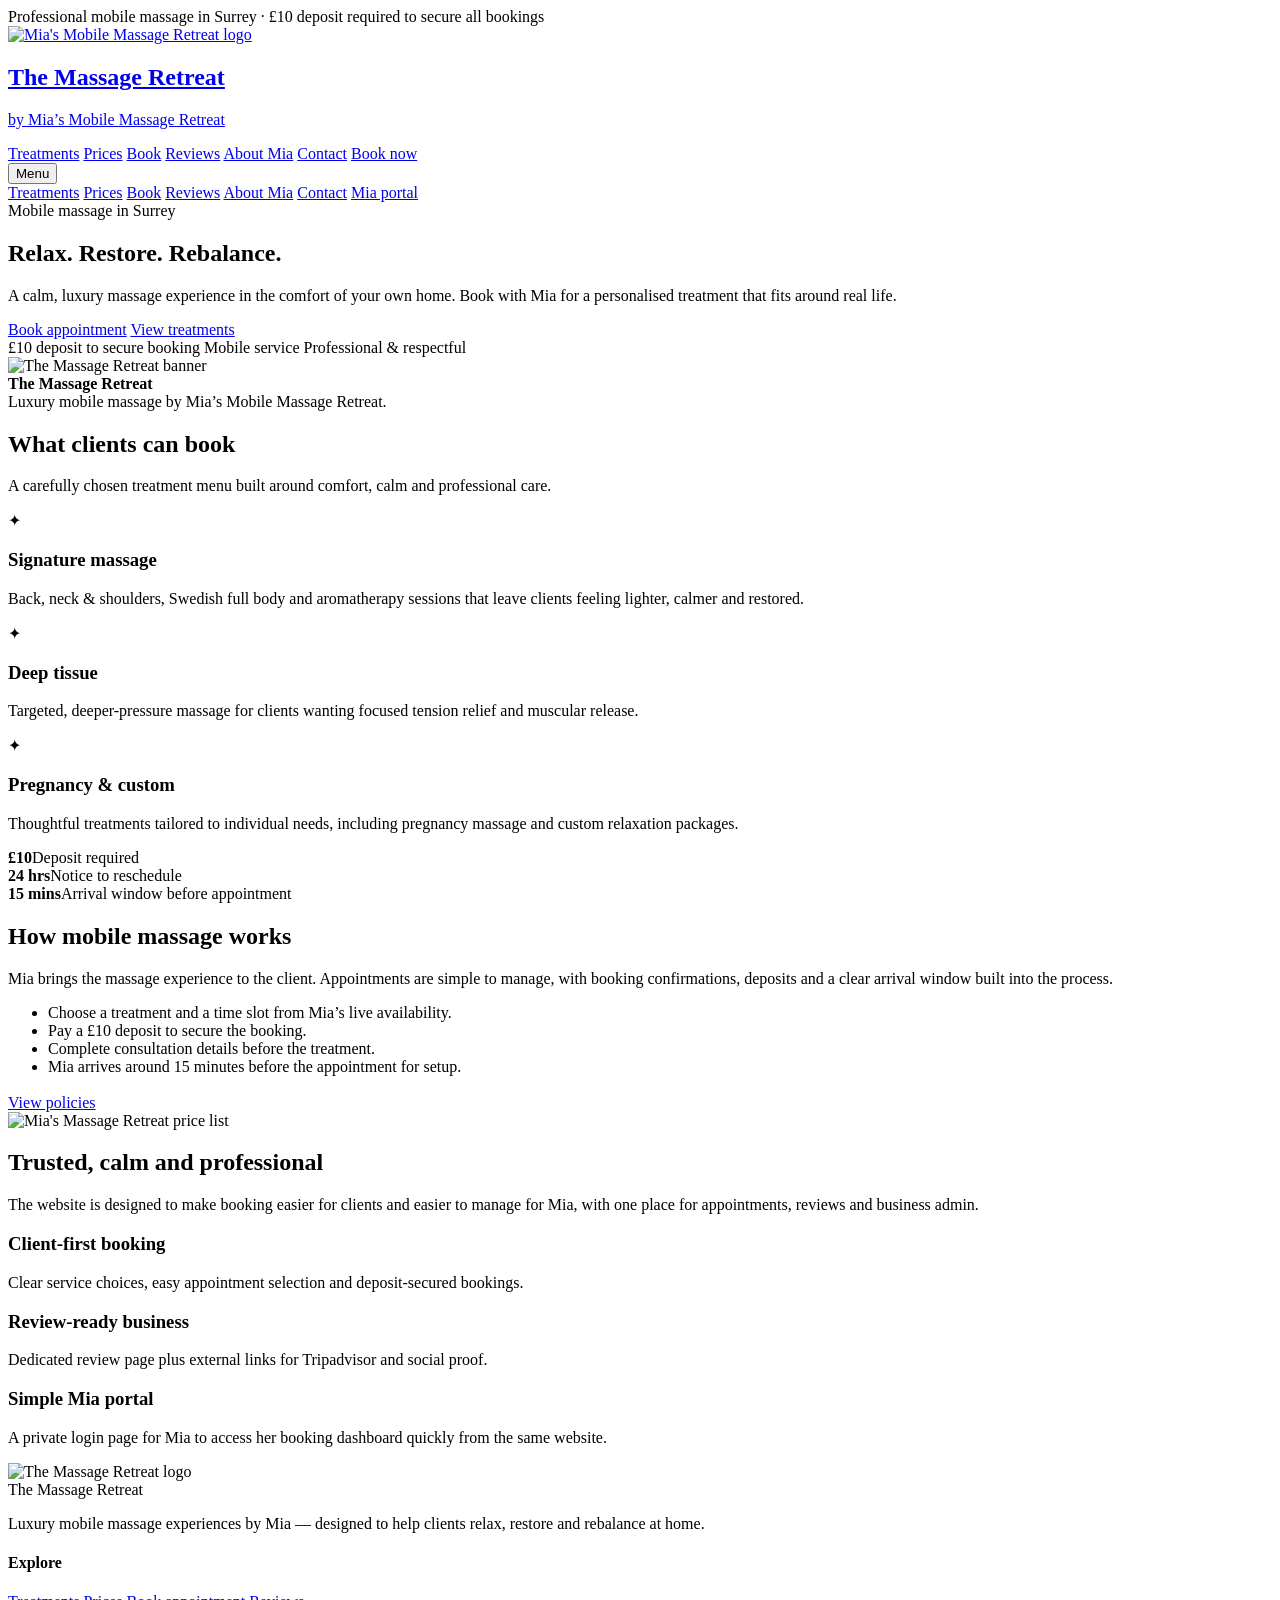
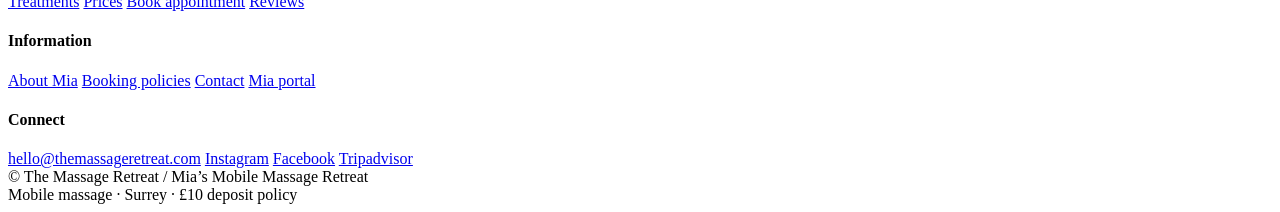
==== index.html @ 0cbbb0b1 "Add files via upload" ====
<!doctype html>
<html lang="en">
<head>
  <meta charset="utf-8">
  <meta name="viewport" content="width=device-width,initial-scale=1">
  <title>Home | The Massage Retreat</title>
  <meta name="description" content="Mobile massage in Surrey by Mia. Relax, restore and rebalance from the comfort of your own home.">
  <link rel="stylesheet" href="/assets/styles.css">
</head>
<body>
  <div class="topbar">
    <div class="container topbar-inner">Professional mobile massage in Surrey · £10 deposit required to secure all bookings</div>
  </div>
  <header class="site-header">
    <div class="container">
      <div class="nav">
        <a class="brand" href="/">
          <img src="/assets/logo-main.jpeg" alt="Mia's Mobile Massage Retreat logo">
          <div class="brand-text">
            <h2 class="brand-title">The Massage Retreat</h2>
            <p class="brand-sub">by Mia’s Mobile Massage Retreat</p>
          </div>
        </a>
        <nav class="nav-links">
          <a href="/treatments.html">Treatments</a>
          <a href="/prices.html">Prices</a>
          <a href="/book.html">Book</a>
          <a href="/reviews.html">Reviews</a>
          <a href="/about.html">About Mia</a>
          <a href="/contact.html">Contact</a>
          <a class="btn" href="/book.html">Book now</a>
        </nav>
        <button class="mobile-menu-btn" data-menu-btn>Menu</button>
      </div>
      <div class="mobile-panel" data-mobile-panel>
        <a href="/treatments.html">Treatments</a>
        <a href="/prices.html">Prices</a>
        <a href="/book.html">Book</a>
        <a href="/reviews.html">Reviews</a>
        <a href="/about.html">About Mia</a>
        <a href="/contact.html">Contact</a>
        <a href="/admin.html">Mia portal</a>
      </div>
    </div>
  </header>
  
<main>
  <section class="hero">
    <div class="container hero-grid">
      <div class="panel hero-copy">
        <div class="eyebrow">Mobile massage in Surrey</div>
        <h1>Relax. Restore. Rebalance.</h1>
        <p class="lead">A calm, luxury massage experience in the comfort of your own home. Book with Mia for a personalised treatment that fits around real life.</p>
        <div class="hero-actions">
          <a class="btn" href="/book.html">Book appointment</a>
          <a class="btn secondary" href="/treatments.html">View treatments</a>
        </div>
        <div class="inline-list">
          <span class="tag">£10 deposit to secure booking</span>
          <span class="tag">Mobile service</span>
          <span class="tag">Professional & respectful</span>
        </div>
      </div>
      <div class="panel hero-card">
        <img src="/assets/hero-banner.jpeg" alt="The Massage Retreat banner">
        <div class="hero-badge">
          <strong>The Massage Retreat</strong>
          <div>Luxury mobile massage by Mia’s Mobile Massage Retreat.</div>
        </div>
      </div>
    </div>
  </section>
  <section class="section">
    <div class="container">
      <div class="section-head">
        <div>
          <h2 class="section-title">What clients can book</h2>
          <p class="section-copy">A carefully chosen treatment menu built around comfort, calm and professional care.</p>
        </div>
      </div>
      <div class="cards-3">
        <div class="card">
          <div class="feature-icon">✦</div>
          <h3>Signature massage</h3>
          <p>Back, neck & shoulders, Swedish full body and aromatherapy sessions that leave clients feeling lighter, calmer and restored.</p>
        </div>
        <div class="card">
          <div class="feature-icon">✦</div>
          <h3>Deep tissue</h3>
          <p>Targeted, deeper-pressure massage for clients wanting focused tension relief and muscular release.</p>
        </div>
        <div class="card">
          <div class="feature-icon">✦</div>
          <h3>Pregnancy & custom</h3>
          <p>Thoughtful treatments tailored to individual needs, including pregnancy massage and custom relaxation packages.</p>
        </div>
      </div>
    </div>
  </section>
  <section class="section">
    <div class="container cards-3">
      <div class="card stat"><strong>£10</strong><span>Deposit required</span></div>
      <div class="card stat"><strong>24 hrs</strong><span>Notice to reschedule</span></div>
      <div class="card stat"><strong>15 mins</strong><span>Arrival window before appointment</span></div>
    </div>
  </section>
  <section class="section">
    <div class="container booking-grid">
      <div class="card">
        <h2 class="section-title">How mobile massage works</h2>
        <p class="section-copy">Mia brings the massage experience to the client. Appointments are simple to manage, with booking confirmations, deposits and a clear arrival window built into the process.</p>
        <ul>
          <li>Choose a treatment and a time slot from Mia’s live availability.</li>
          <li>Pay a £10 deposit to secure the booking.</li>
          <li>Complete consultation details before the treatment.</li>
          <li>Mia arrives around 15 minutes before the appointment for setup.</li>
        </ul>
        <div style="margin-top:18px"><a class="btn" href="/policies.html">View policies</a></div>
      </div>
      <div class="card price-sheet">
        <img src="/assets/price-list.jpeg" alt="Mia's Massage Retreat price list">
      </div>
    </div>
  </section>
  <section class="section">
    <div class="container section-head">
      <div>
        <h2 class="section-title">Trusted, calm and professional</h2>
        <p class="section-copy">The website is designed to make booking easier for clients and easier to manage for Mia, with one place for appointments, reviews and business admin.</p>
      </div>
    </div>
    <div class="container cards-3">
      <div class="card"><h3>Client-first booking</h3><p>Clear service choices, easy appointment selection and deposit-secured bookings.</p></div>
      <div class="card"><h3>Review-ready business</h3><p>Dedicated review page plus external links for Tripadvisor and social proof.</p></div>
      <div class="card"><h3>Simple Mia portal</h3><p>A private login page for Mia to access her booking dashboard quickly from the same website.</p></div>
    </div>
  </section>
</main>

  <footer>
    <div class="container">
      <div class="footer-grid">
        <div class="footer-brand">
          <img src="/assets/logo-main.jpeg" alt="The Massage Retreat logo">
          <div class="footer-title">The Massage Retreat</div>
          <p>Luxury mobile massage experiences by Mia — designed to help clients relax, restore and rebalance at home.</p>
        </div>
        <div class="footer-col">
          <h4>Explore</h4>
          <a href="/treatments.html">Treatments</a>
          <a href="/prices.html">Prices</a>
          <a href="/book.html">Book appointment</a>
          <a href="/reviews.html">Reviews</a>
        </div>
        <div class="footer-col">
          <h4>Information</h4>
          <a href="/about.html">About Mia</a>
          <a href="/policies.html">Booking policies</a>
          <a href="/contact.html">Contact</a>
          <a href="/admin.html">Mia portal</a>
        </div>
        <div class="footer-col">
          <h4>Connect</h4>
          <a data-email-link href="mailto:hello@themassageretreat.com">hello@themassageretreat.com</a>
          <a data-phone-link class="hidden" href="#"></a>
          <a data-instagram-link href="#">Instagram</a>
          <a data-facebook-link href="#">Facebook</a>
          <a data-tripadvisor-link href="#">Tripadvisor</a>
        </div>
      </div>
      <div class="footer-bottom">
        <div>© The Massage Retreat / Mia’s Mobile Massage Retreat</div>
        <div>Mobile massage · Surrey · £10 deposit policy</div>
      </div>
    </div>
  </footer>
  <script src="/assets/config.js"></script>
  <script src="/assets/script.js"></script>
</body>
</html>
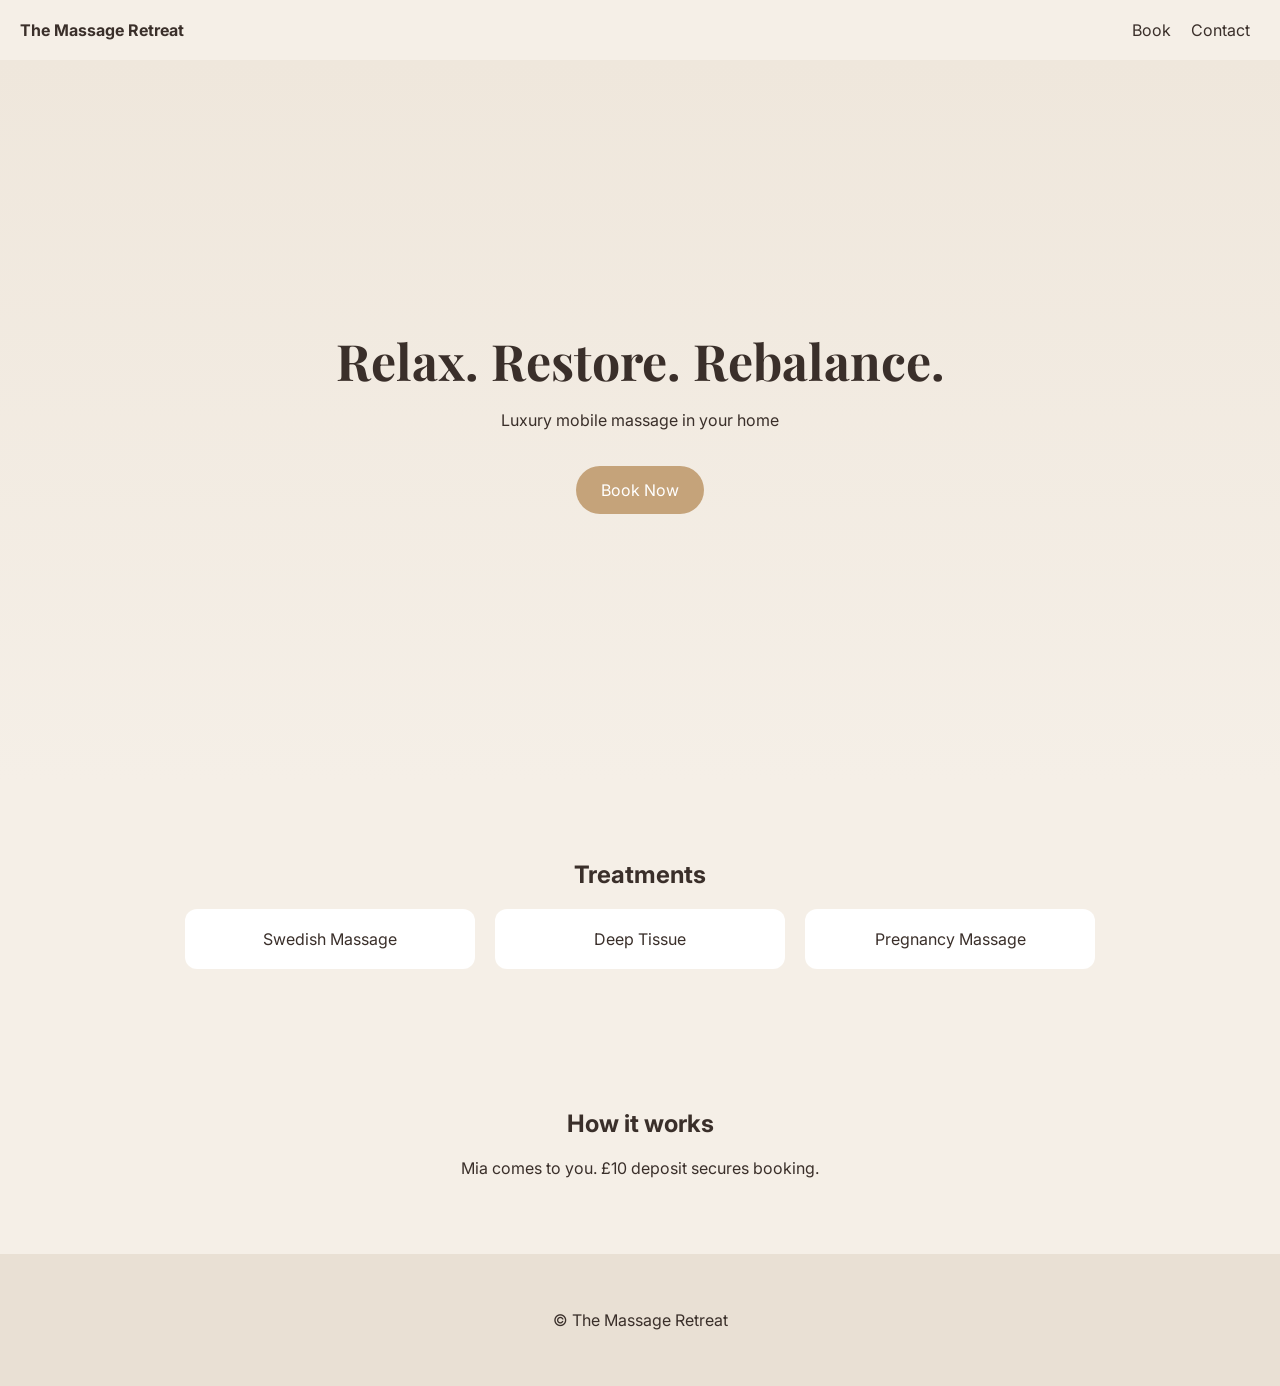
==== commit b2dca172: "Add files via upload" ====
--- a/index.html
+++ b/index.html
@@ -1,180 +1 @@
-<!doctype html>
-<html lang="en">
-<head>
-  <meta charset="utf-8">
-  <meta name="viewport" content="width=device-width,initial-scale=1">
-  <title>Home | The Massage Retreat</title>
-  <meta name="description" content="Mobile massage in Surrey by Mia. Relax, restore and rebalance from the comfort of your own home.">
-  <link rel="stylesheet" href="/assets/styles.css">
-</head>
-<body>
-  <div class="topbar">
-    <div class="container topbar-inner">Professional mobile massage in Surrey · £10 deposit required to secure all bookings</div>
-  </div>
-  <header class="site-header">
-    <div class="container">
-      <div class="nav">
-        <a class="brand" href="/">
-          <img src="/assets/logo-main.jpeg" alt="Mia's Mobile Massage Retreat logo">
-          <div class="brand-text">
-            <h2 class="brand-title">The Massage Retreat</h2>
-            <p class="brand-sub">by Mia’s Mobile Massage Retreat</p>
-          </div>
-        </a>
-        <nav class="nav-links">
-          <a href="/treatments.html">Treatments</a>
-          <a href="/prices.html">Prices</a>
-          <a href="/book.html">Book</a>
-          <a href="/reviews.html">Reviews</a>
-          <a href="/about.html">About Mia</a>
-          <a href="/contact.html">Contact</a>
-          <a class="btn" href="/book.html">Book now</a>
-        </nav>
-        <button class="mobile-menu-btn" data-menu-btn>Menu</button>
-      </div>
-      <div class="mobile-panel" data-mobile-panel>
-        <a href="/treatments.html">Treatments</a>
-        <a href="/prices.html">Prices</a>
-        <a href="/book.html">Book</a>
-        <a href="/reviews.html">Reviews</a>
-        <a href="/about.html">About Mia</a>
-        <a href="/contact.html">Contact</a>
-        <a href="/admin.html">Mia portal</a>
-      </div>
-    </div>
-  </header>
-  
-<main>
-  <section class="hero">
-    <div class="container hero-grid">
-      <div class="panel hero-copy">
-        <div class="eyebrow">Mobile massage in Surrey</div>
-        <h1>Relax. Restore. Rebalance.</h1>
-        <p class="lead">A calm, luxury massage experience in the comfort of your own home. Book with Mia for a personalised treatment that fits around real life.</p>
-        <div class="hero-actions">
-          <a class="btn" href="/book.html">Book appointment</a>
-          <a class="btn secondary" href="/treatments.html">View treatments</a>
-        </div>
-        <div class="inline-list">
-          <span class="tag">£10 deposit to secure booking</span>
-          <span class="tag">Mobile service</span>
-          <span class="tag">Professional & respectful</span>
-        </div>
-      </div>
-      <div class="panel hero-card">
-        <img src="/assets/hero-banner.jpeg" alt="The Massage Retreat banner">
-        <div class="hero-badge">
-          <strong>The Massage Retreat</strong>
-          <div>Luxury mobile massage by Mia’s Mobile Massage Retreat.</div>
-        </div>
-      </div>
-    </div>
-  </section>
-  <section class="section">
-    <div class="container">
-      <div class="section-head">
-        <div>
-          <h2 class="section-title">What clients can book</h2>
-          <p class="section-copy">A carefully chosen treatment menu built around comfort, calm and professional care.</p>
-        </div>
-      </div>
-      <div class="cards-3">
-        <div class="card">
-          <div class="feature-icon">✦</div>
-          <h3>Signature massage</h3>
-          <p>Back, neck & shoulders, Swedish full body and aromatherapy sessions that leave clients feeling lighter, calmer and restored.</p>
-        </div>
-        <div class="card">
-          <div class="feature-icon">✦</div>
-          <h3>Deep tissue</h3>
-          <p>Targeted, deeper-pressure massage for clients wanting focused tension relief and muscular release.</p>
-        </div>
-        <div class="card">
-          <div class="feature-icon">✦</div>
-          <h3>Pregnancy & custom</h3>
-          <p>Thoughtful treatments tailored to individual needs, including pregnancy massage and custom relaxation packages.</p>
-        </div>
-      </div>
-    </div>
-  </section>
-  <section class="section">
-    <div class="container cards-3">
-      <div class="card stat"><strong>£10</strong><span>Deposit required</span></div>
-      <div class="card stat"><strong>24 hrs</strong><span>Notice to reschedule</span></div>
-      <div class="card stat"><strong>15 mins</strong><span>Arrival window before appointment</span></div>
-    </div>
-  </section>
-  <section class="section">
-    <div class="container booking-grid">
-      <div class="card">
-        <h2 class="section-title">How mobile massage works</h2>
-        <p class="section-copy">Mia brings the massage experience to the client. Appointments are simple to manage, with booking confirmations, deposits and a clear arrival window built into the process.</p>
-        <ul>
-          <li>Choose a treatment and a time slot from Mia’s live availability.</li>
-          <li>Pay a £10 deposit to secure the booking.</li>
-          <li>Complete consultation details before the treatment.</li>
-          <li>Mia arrives around 15 minutes before the appointment for setup.</li>
-        </ul>
-        <div style="margin-top:18px"><a class="btn" href="/policies.html">View policies</a></div>
-      </div>
-      <div class="card price-sheet">
-        <img src="/assets/price-list.jpeg" alt="Mia's Massage Retreat price list">
-      </div>
-    </div>
-  </section>
-  <section class="section">
-    <div class="container section-head">
-      <div>
-        <h2 class="section-title">Trusted, calm and professional</h2>
-        <p class="section-copy">The website is designed to make booking easier for clients and easier to manage for Mia, with one place for appointments, reviews and business admin.</p>
-      </div>
-    </div>
-    <div class="container cards-3">
-      <div class="card"><h3>Client-first booking</h3><p>Clear service choices, easy appointment selection and deposit-secured bookings.</p></div>
-      <div class="card"><h3>Review-ready business</h3><p>Dedicated review page plus external links for Tripadvisor and social proof.</p></div>
-      <div class="card"><h3>Simple Mia portal</h3><p>A private login page for Mia to access her booking dashboard quickly from the same website.</p></div>
-    </div>
-  </section>
-</main>
-
-  <footer>
-    <div class="container">
-      <div class="footer-grid">
-        <div class="footer-brand">
-          <img src="/assets/logo-main.jpeg" alt="The Massage Retreat logo">
-          <div class="footer-title">The Massage Retreat</div>
-          <p>Luxury mobile massage experiences by Mia — designed to help clients relax, restore and rebalance at home.</p>
-        </div>
-        <div class="footer-col">
-          <h4>Explore</h4>
-          <a href="/treatments.html">Treatments</a>
-          <a href="/prices.html">Prices</a>
-          <a href="/book.html">Book appointment</a>
-          <a href="/reviews.html">Reviews</a>
-        </div>
-        <div class="footer-col">
-          <h4>Information</h4>
-          <a href="/about.html">About Mia</a>
-          <a href="/policies.html">Booking policies</a>
-          <a href="/contact.html">Contact</a>
-          <a href="/admin.html">Mia portal</a>
-        </div>
-        <div class="footer-col">
-          <h4>Connect</h4>
-          <a data-email-link href="mailto:hello@themassageretreat.com">hello@themassageretreat.com</a>
-          <a data-phone-link class="hidden" href="#"></a>
-          <a data-instagram-link href="#">Instagram</a>
-          <a data-facebook-link href="#">Facebook</a>
-          <a data-tripadvisor-link href="#">Tripadvisor</a>
-        </div>
-      </div>
-      <div class="footer-bottom">
-        <div>© The Massage Retreat / Mia’s Mobile Massage Retreat</div>
-        <div>Mobile massage · Surrey · £10 deposit policy</div>
-      </div>
-    </div>
-  </footer>
-  <script src="/assets/config.js"></script>
-  <script src="/assets/script.js"></script>
-</body>
-</html>+<!DOCTYPE html><html><head><meta name="viewport" content="width=device-width, initial-scale=1"><title>The Massage Retreat</title><link href="https://fonts.googleapis.com/css2?family=Playfair+Display&family=Inter&display=swap" rel="stylesheet"><style>body{margin:0;font-family:Inter;background:#f5efe7;color:#3a2f2a}header{padding:20px;display:flex;justify-content:space-between}a{color:#3a2f2a;text-decoration:none;margin:0 10px}.hero{height:80vh;display:flex;align-items:center;justify-content:center;flex-direction:column;text-align:center;background:linear-gradient(to bottom,#efe7dc,#f5efe7)}h1{font-family:'Playfair Display';font-size:50px;margin:0}.btn{margin-top:20px;padding:14px 25px;background:#c5a37a;color:white;border-radius:30px}.section{padding:60px 20px;text-align:center}.cards{display:flex;gap:20px;flex-wrap:wrap;justify-content:center}.card{background:white;padding:20px;border-radius:12px;width:250px}footer{padding:40px;text-align:center;background:#e9e0d4}</style></head><body><header><div><b>The Massage Retreat</b></div><div><a href="book.html">Book</a><a href="contact.html">Contact</a></div></header><div class="hero"><h1>Relax. Restore. Rebalance.</h1><p>Luxury mobile massage in your home</p><a href="book.html" class="btn">Book Now</a></div><div class="section"><h2>Treatments</h2><div class="cards"><div class="card">Swedish Massage</div><div class="card">Deep Tissue</div><div class="card">Pregnancy Massage</div></div></div><div class="section"><h2>How it works</h2><p>Mia comes to you. £10 deposit secures booking.</p></div><footer><p>© The Massage Retreat</p></footer></body></html>
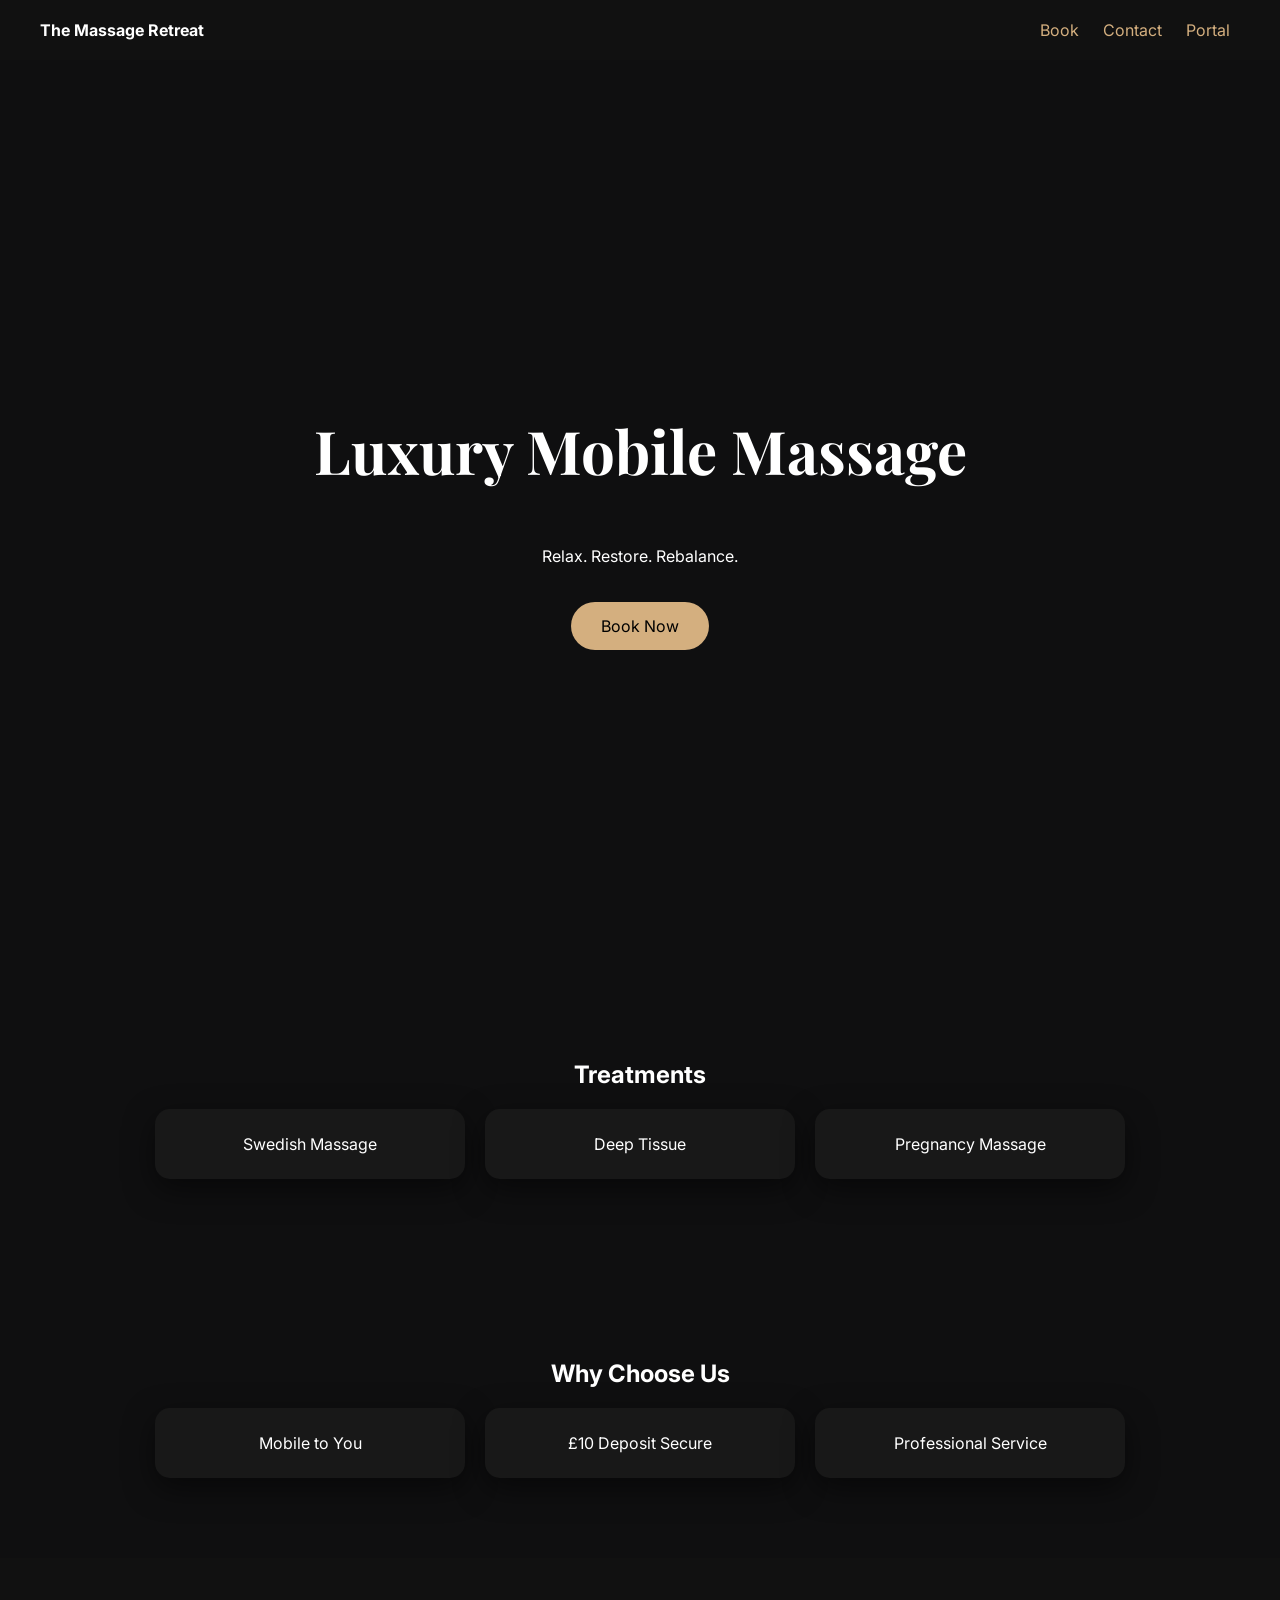
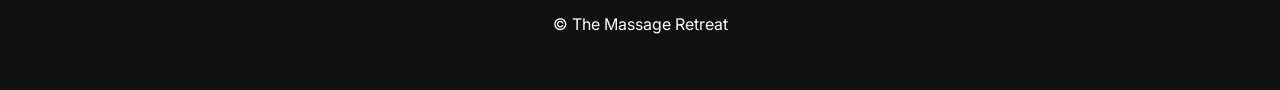
==== commit ed6e8b86: "Add files via upload" ====
--- a/index.html
+++ b/index.html
@@ -1 +1,61 @@
-<!DOCTYPE html><html><head><meta name="viewport" content="width=device-width, initial-scale=1"><title>The Massage Retreat</title><link href="https://fonts.googleapis.com/css2?family=Playfair+Display&family=Inter&display=swap" rel="stylesheet"><style>body{margin:0;font-family:Inter;background:#f5efe7;color:#3a2f2a}header{padding:20px;display:flex;justify-content:space-between}a{color:#3a2f2a;text-decoration:none;margin:0 10px}.hero{height:80vh;display:flex;align-items:center;justify-content:center;flex-direction:column;text-align:center;background:linear-gradient(to bottom,#efe7dc,#f5efe7)}h1{font-family:'Playfair Display';font-size:50px;margin:0}.btn{margin-top:20px;padding:14px 25px;background:#c5a37a;color:white;border-radius:30px}.section{padding:60px 20px;text-align:center}.cards{display:flex;gap:20px;flex-wrap:wrap;justify-content:center}.card{background:white;padding:20px;border-radius:12px;width:250px}footer{padding:40px;text-align:center;background:#e9e0d4}</style></head><body><header><div><b>The Massage Retreat</b></div><div><a href="book.html">Book</a><a href="contact.html">Contact</a></div></header><div class="hero"><h1>Relax. Restore. Rebalance.</h1><p>Luxury mobile massage in your home</p><a href="book.html" class="btn">Book Now</a></div><div class="section"><h2>Treatments</h2><div class="cards"><div class="card">Swedish Massage</div><div class="card">Deep Tissue</div><div class="card">Pregnancy Massage</div></div></div><div class="section"><h2>How it works</h2><p>Mia comes to you. £10 deposit secures booking.</p></div><footer><p>© The Massage Retreat</p></footer></body></html>+
+<!DOCTYPE html>
+<html>
+<head>
+<meta name="viewport" content="width=device-width, initial-scale=1">
+<title>The Massage Retreat</title>
+<link href="https://fonts.googleapis.com/css2?family=Playfair+Display:wght@500&family=Inter&display=swap" rel="stylesheet">
+<style>
+body{margin:0;font-family:Inter;background:#0f0f10;color:#fff}
+header{display:flex;justify-content:space-between;padding:20px 40px;background:#111}
+a{color:#d4af7f;text-decoration:none;margin:0 10px}
+.hero{height:100vh;background:url('https://images.unsplash.com/photo-1544161515-4ab6ce6db874') center/cover;display:flex;flex-direction:column;justify-content:center;align-items:center;text-align:center}
+h1{font-family:'Playfair Display';font-size:60px}
+.btn{margin-top:20px;padding:14px 30px;background:#d4af7f;color:black;border-radius:40px}
+.section{padding:80px 20px;text-align:center}
+.cards{display:flex;gap:20px;flex-wrap:wrap;justify-content:center}
+.card{background:#181818;padding:25px;border-radius:15px;width:260px;box-shadow:0 10px 30px rgba(0,0,0,0.5)}
+footer{padding:40px;background:#111;text-align:center}
+</style>
+</head>
+<body>
+
+<header>
+<div><b>The Massage Retreat</b></div>
+<div>
+<a href="book.html">Book</a>
+<a href="contact.html">Contact</a>
+<a href="admin.html">Portal</a>
+</div>
+</header>
+
+<div class="hero">
+<h1>Luxury Mobile Massage</h1>
+<p>Relax. Restore. Rebalance.</p>
+<a class="btn" href="book.html">Book Now</a>
+</div>
+
+<div class="section">
+<h2>Treatments</h2>
+<div class="cards">
+<div class="card">Swedish Massage</div>
+<div class="card">Deep Tissue</div>
+<div class="card">Pregnancy Massage</div>
+</div>
+</div>
+
+<div class="section">
+<h2>Why Choose Us</h2>
+<div class="cards">
+<div class="card">Mobile to You</div>
+<div class="card">£10 Deposit Secure</div>
+<div class="card">Professional Service</div>
+</div>
+</div>
+
+<footer>
+<p>© The Massage Retreat</p>
+</footer>
+
+</body>
+</html>
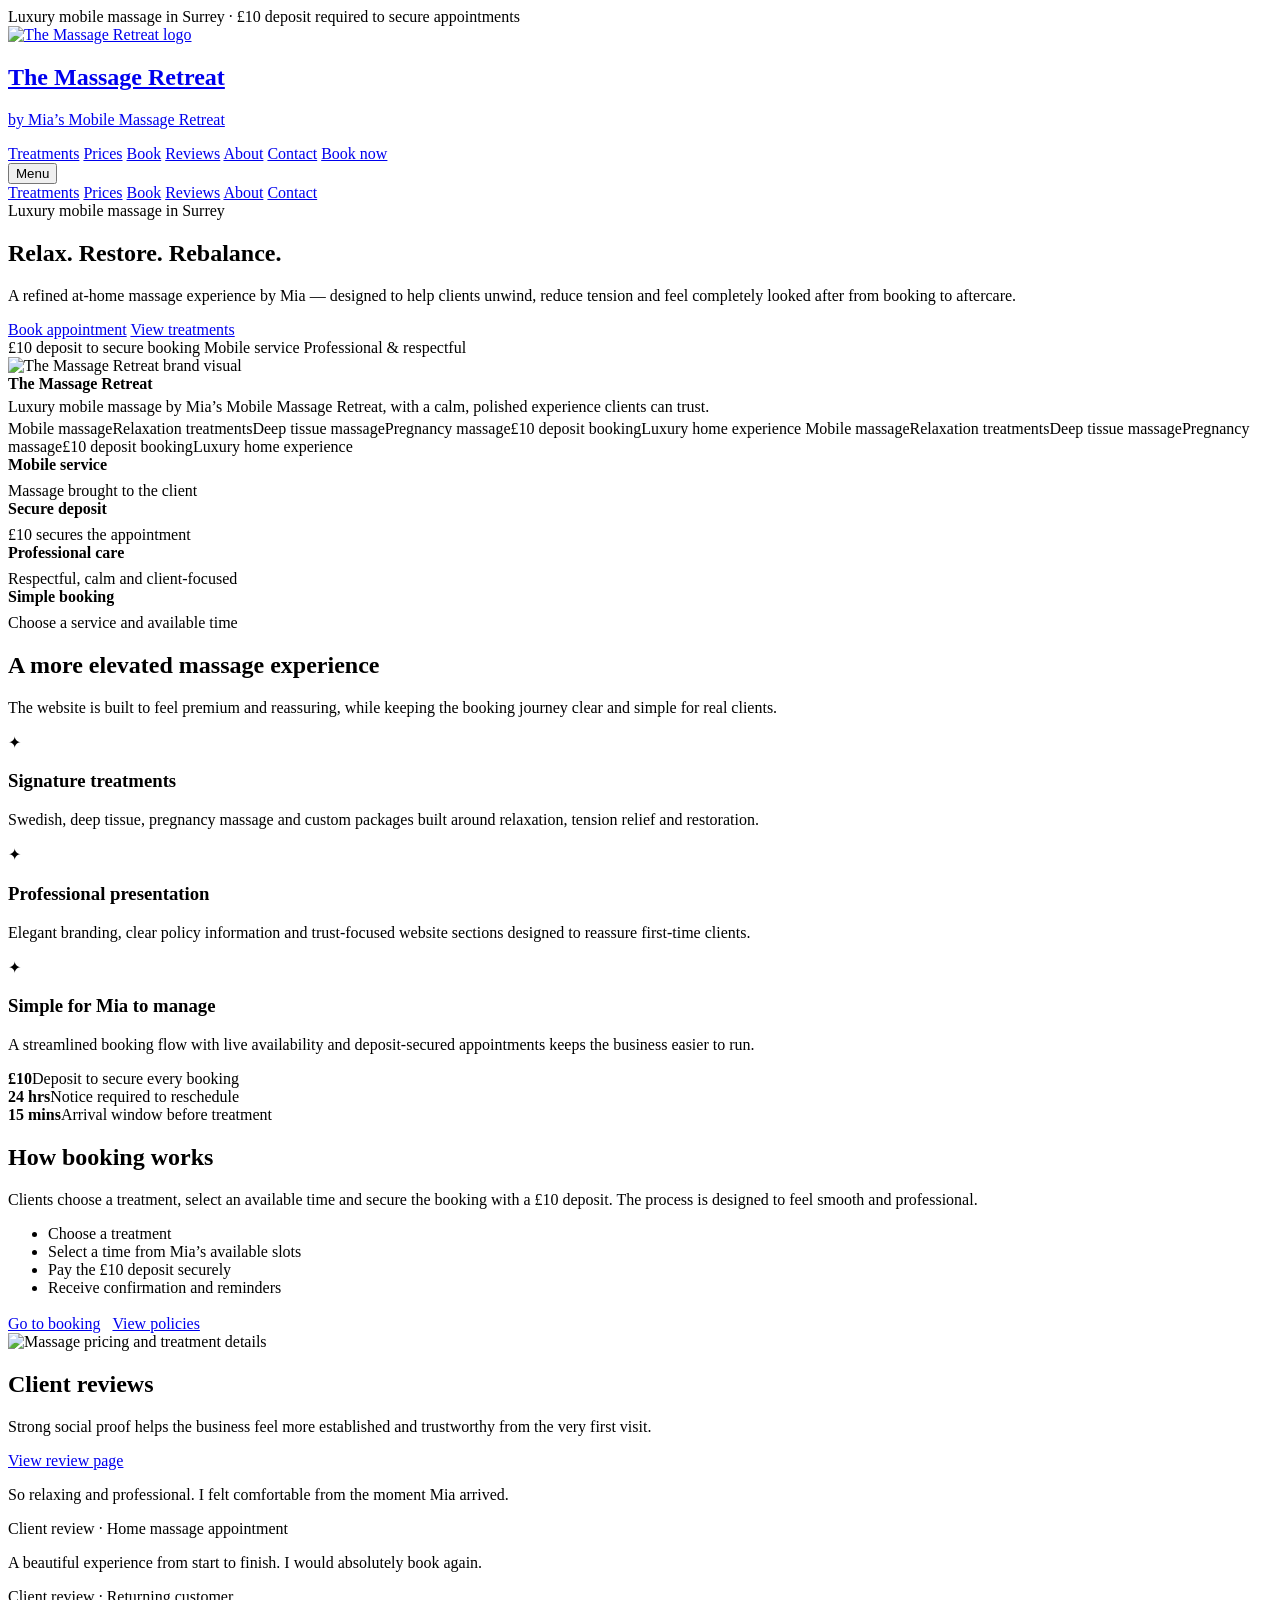
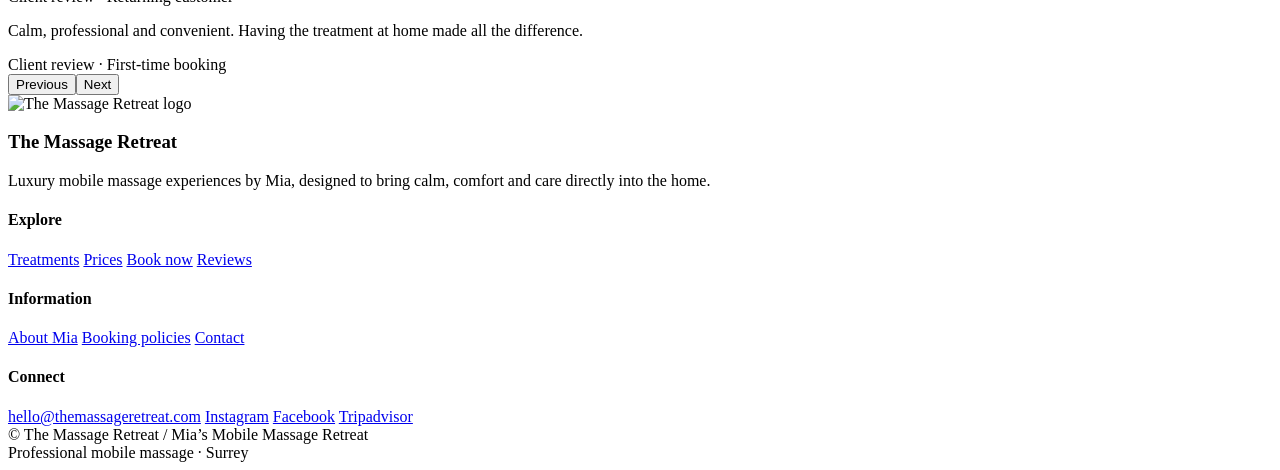
==== commit e8483e46: "Add files via upload" ====
--- a/index.html
+++ b/index.html
@@ -1,61 +1,173 @@
-
-<!DOCTYPE html>
-<html>
+<!doctype html>
+<html lang="en">
 <head>
-<meta name="viewport" content="width=device-width, initial-scale=1">
-<title>The Massage Retreat</title>
-<link href="https://fonts.googleapis.com/css2?family=Playfair+Display:wght@500&family=Inter&display=swap" rel="stylesheet">
-<style>
-body{margin:0;font-family:Inter;background:#0f0f10;color:#fff}
-header{display:flex;justify-content:space-between;padding:20px 40px;background:#111}
-a{color:#d4af7f;text-decoration:none;margin:0 10px}
-.hero{height:100vh;background:url('https://images.unsplash.com/photo-1544161515-4ab6ce6db874') center/cover;display:flex;flex-direction:column;justify-content:center;align-items:center;text-align:center}
-h1{font-family:'Playfair Display';font-size:60px}
-.btn{margin-top:20px;padding:14px 30px;background:#d4af7f;color:black;border-radius:40px}
-.section{padding:80px 20px;text-align:center}
-.cards{display:flex;gap:20px;flex-wrap:wrap;justify-content:center}
-.card{background:#181818;padding:25px;border-radius:15px;width:260px;box-shadow:0 10px 30px rgba(0,0,0,0.5)}
-footer{padding:40px;background:#111;text-align:center}
-</style>
+  <meta charset="utf-8">
+  <meta name="viewport" content="width=device-width,initial-scale=1">
+  <title>Home | The Massage Retreat</title>
+  <meta name="description" content="Luxury mobile massage in Surrey by Mia. Relax, restore and rebalance from the comfort of your own home.">
+  <link rel="preconnect" href="https://fonts.googleapis.com">
+  <link rel="preconnect" href="https://fonts.gstatic.com" crossorigin>
+  <link href="https://fonts.googleapis.com/css2?family=Inter:wght@400;500;600&family=Playfair+Display:wght@500;600&display=swap" rel="stylesheet">
+  <link rel="stylesheet" href="/assets/styles.css">
 </head>
 <body>
+  <div class="topbar"><div class="container topbar-inner">Luxury mobile massage in Surrey · £10 deposit required to secure appointments</div></div>
+  <header class="site-header">
+    <div class="container">
+      <div class="nav">
+        <a class="brand" href="/">
+          <img src="/assets/logo-main.jpeg" alt="The Massage Retreat logo">
+          <div><h2>The Massage Retreat</h2><p>by Mia’s Mobile Massage Retreat</p></div>
+        </a>
+        <nav class="nav-links">
+          <a href="/treatments.html">Treatments</a>
+          <a href="/prices.html">Prices</a>
+          <a href="/book.html">Book</a>
+          <a href="/reviews.html">Reviews</a>
+          <a href="/about.html">About</a>
+          <a href="/contact.html">Contact</a>
+          <a class="btn" href="/book.html">Book now</a>
+        </nav>
+        <button class="mobile-menu-btn" data-menu-btn>Menu</button>
+      </div>
+      <div class="mobile-panel" data-mobile-panel>
+        <a href="/treatments.html">Treatments</a>
+        <a href="/prices.html">Prices</a>
+        <a href="/book.html">Book</a>
+        <a href="/reviews.html">Reviews</a>
+        <a href="/about.html">About</a>
+        <a href="/contact.html">Contact</a>
+      </div>
+    </div>
+  </header>
+  
+<main>
+  <section class="hero">
+    <div class="container hero-grid">
+      <div class="glass hero-copy reveal">
+        <div class="eyebrow">Luxury mobile massage in Surrey</div>
+        <h1>Relax. Restore. Rebalance.</h1>
+        <p class="lead">A refined at-home massage experience by Mia — designed to help clients unwind, reduce tension and feel completely looked after from booking to aftercare.</p>
+        <div class="hero-actions">
+          <a class="btn" href="/book.html">Book appointment</a>
+          <a class="btn secondary" href="/treatments.html">View treatments</a>
+        </div>
+        <div class="inline-tags">
+          <span class="tag">£10 deposit to secure booking</span>
+          <span class="tag">Mobile service</span>
+          <span class="tag">Professional & respectful</span>
+        </div>
+      </div>
+      <div class="glass hero-visual reveal">
+        <img src="/assets/hero-main.jpeg" alt="The Massage Retreat brand visual">
+        <div class="hero-overlay"></div>
+        <div class="floating-card">
+          <strong>The Massage Retreat</strong>
+          <div style="color:var(--muted);line-height:1.7">Luxury mobile massage by Mia’s Mobile Massage Retreat, with a calm, polished experience clients can trust.</div>
+        </div>
+      </div>
+    </div>
+  </section>
+  <div class="marquee-wrap">
+    <div class="container">
+      <div class="marquee">
+        <span>Mobile massage</span><span>Relaxation treatments</span><span>Deep tissue massage</span><span>Pregnancy massage</span><span>£10 deposit booking</span><span>Luxury home experience</span>
+        <span>Mobile massage</span><span>Relaxation treatments</span><span>Deep tissue massage</span><span>Pregnancy massage</span><span>£10 deposit booking</span><span>Luxury home experience</span>
+      </div>
+    </div>
+  </div>
+  <section class="section">
+    <div class="container trust-strip">
+      <div class="card trust-item reveal"><strong>Mobile service</strong><div style="color:var(--muted);margin-top:8px">Massage brought to the client</div></div>
+      <div class="card trust-item reveal"><strong>Secure deposit</strong><div style="color:var(--muted);margin-top:8px">£10 secures the appointment</div></div>
+      <div class="card trust-item reveal"><strong>Professional care</strong><div style="color:var(--muted);margin-top:8px">Respectful, calm and client-focused</div></div>
+      <div class="card trust-item reveal"><strong>Simple booking</strong><div style="color:var(--muted);margin-top:8px">Choose a service and available time</div></div>
+    </div>
+  </section>
+  <section class="section">
+    <div class="container section-head">
+      <div>
+        <h2 class="section-title">A more elevated massage experience</h2>
+        <p class="section-copy">The website is built to feel premium and reassuring, while keeping the booking journey clear and simple for real clients.</p>
+      </div>
+    </div>
+    <div class="grid-3">
+      <div class="card reveal"><div class="icon">✦</div><h3>Signature treatments</h3><p>Swedish, deep tissue, pregnancy massage and custom packages built around relaxation, tension relief and restoration.</p></div>
+      <div class="card reveal"><div class="icon">✦</div><h3>Professional presentation</h3><p>Elegant branding, clear policy information and trust-focused website sections designed to reassure first-time clients.</p></div>
+      <div class="card reveal"><div class="icon">✦</div><h3>Simple for Mia to manage</h3><p>A streamlined booking flow with live availability and deposit-secured appointments keeps the business easier to run.</p></div>
+    </div>
+  </section>
+  <section class="section">
+    <div class="container stat-row">
+      <div class="card stat reveal"><strong>£10</strong><span>Deposit to secure every booking</span></div>
+      <div class="card stat reveal"><strong>24 hrs</strong><span>Notice required to reschedule</span></div>
+      <div class="card stat reveal"><strong>15 mins</strong><span>Arrival window before treatment</span></div>
+    </div>
+  </section>
+  <section class="section">
+    <div class="container booking-layout">
+      <div class="card reveal callout">
+        <h2 class="section-title">How booking works</h2>
+        <p class="section-copy">Clients choose a treatment, select an available time and secure the booking with a £10 deposit. The process is designed to feel smooth and professional.</p>
+        <ul><li>Choose a treatment</li><li>Select a time from Mia’s available slots</li><li>Pay the £10 deposit securely</li><li>Receive confirmation and reminders</li></ul>
+        <div style="margin-top:18px;display:flex;gap:12px;flex-wrap:wrap"><a class="btn" href="/book.html">Go to booking</a><a class="btn secondary" href="/policies.html">View policies</a></div>
+      </div>
+      <div class="card image-card reveal"><img src="/assets/pricing-card.jpeg" alt="Massage pricing and treatment details"></div>
+    </div>
+  </section>
+  <section class="section">
+    <div class="container section-head">
+      <div><h2 class="section-title">Client reviews</h2><p class="section-copy">Strong social proof helps the business feel more established and trustworthy from the very first visit.</p></div>
+      <a class="btn secondary" href="/reviews.html">View review page</a>
+    </div>
+    <div class="card review-slider reveal" data-review-slider>
+      <div class="review-track" data-review-track>
+        <div class="review-slide"><p class="review-quote" data-review-1>So relaxing and professional. I felt comfortable from the moment Mia arrived.</p><div class="review-meta">Client review · Home massage appointment</div></div>
+        <div class="review-slide"><p class="review-quote" data-review-2>A beautiful experience from start to finish. I would absolutely book again.</p><div class="review-meta">Client review · Returning customer</div></div>
+        <div class="review-slide"><p class="review-quote" data-review-3>Calm, professional and convenient. Having the treatment at home made all the difference.</p><div class="review-meta">Client review · First-time booking</div></div>
+      </div>
+      <div class="review-controls"><button class="review-btn" data-prev>Previous</button><button class="review-btn" data-next>Next</button></div>
+    </div>
+  </section>
+</main>
 
-<header>
-<div><b>The Massage Retreat</b></div>
-<div>
-<a href="book.html">Book</a>
-<a href="contact.html">Contact</a>
-<a href="admin.html">Portal</a>
-</div>
-</header>
-
-<div class="hero">
-<h1>Luxury Mobile Massage</h1>
-<p>Relax. Restore. Rebalance.</p>
-<a class="btn" href="book.html">Book Now</a>
-</div>
-
-<div class="section">
-<h2>Treatments</h2>
-<div class="cards">
-<div class="card">Swedish Massage</div>
-<div class="card">Deep Tissue</div>
-<div class="card">Pregnancy Massage</div>
-</div>
-</div>
-
-<div class="section">
-<h2>Why Choose Us</h2>
-<div class="cards">
-<div class="card">Mobile to You</div>
-<div class="card">£10 Deposit Secure</div>
-<div class="card">Professional Service</div>
-</div>
-</div>
-
-<footer>
-<p>© The Massage Retreat</p>
-</footer>
-
+  <footer class="footer">
+    <div class="container">
+      <div class="footer-grid">
+        <div class="footer-brand">
+          <img src="/assets/logo-main.jpeg" alt="The Massage Retreat logo">
+          <h3>The Massage Retreat</h3>
+          <p>Luxury mobile massage experiences by Mia, designed to bring calm, comfort and care directly into the home.</p>
+        </div>
+        <div class="footer-col">
+          <h4>Explore</h4>
+          <a href="/treatments.html">Treatments</a>
+          <a href="/prices.html">Prices</a>
+          <a href="/book.html">Book now</a>
+          <a href="/reviews.html">Reviews</a>
+        </div>
+        <div class="footer-col">
+          <h4>Information</h4>
+          <a href="/about.html">About Mia</a>
+          <a href="/policies.html">Booking policies</a>
+          <a href="/contact.html">Contact</a>
+        </div>
+        <div class="footer-col">
+          <h4>Connect</h4>
+          <a data-email-link href="mailto:hello@themassageretreat.com">hello@themassageretreat.com</a>
+          <a data-phone-link class="hidden" href="#"></a>
+          <a data-instagram-link href="#">Instagram</a>
+          <a data-facebook-link href="#">Facebook</a>
+          <a data-tripadvisor-link href="#">Tripadvisor</a>
+        </div>
+      </div>
+      <div class="footer-bottom">
+        <div>© The Massage Retreat / Mia’s Mobile Massage Retreat</div>
+        <div>Professional mobile massage · Surrey</div>
+      </div>
+    </div>
+  </footer>
+  <script src="/assets/config.js"></script>
+  <script src="/assets/script.js"></script>
 </body>
-</html>
+</html>
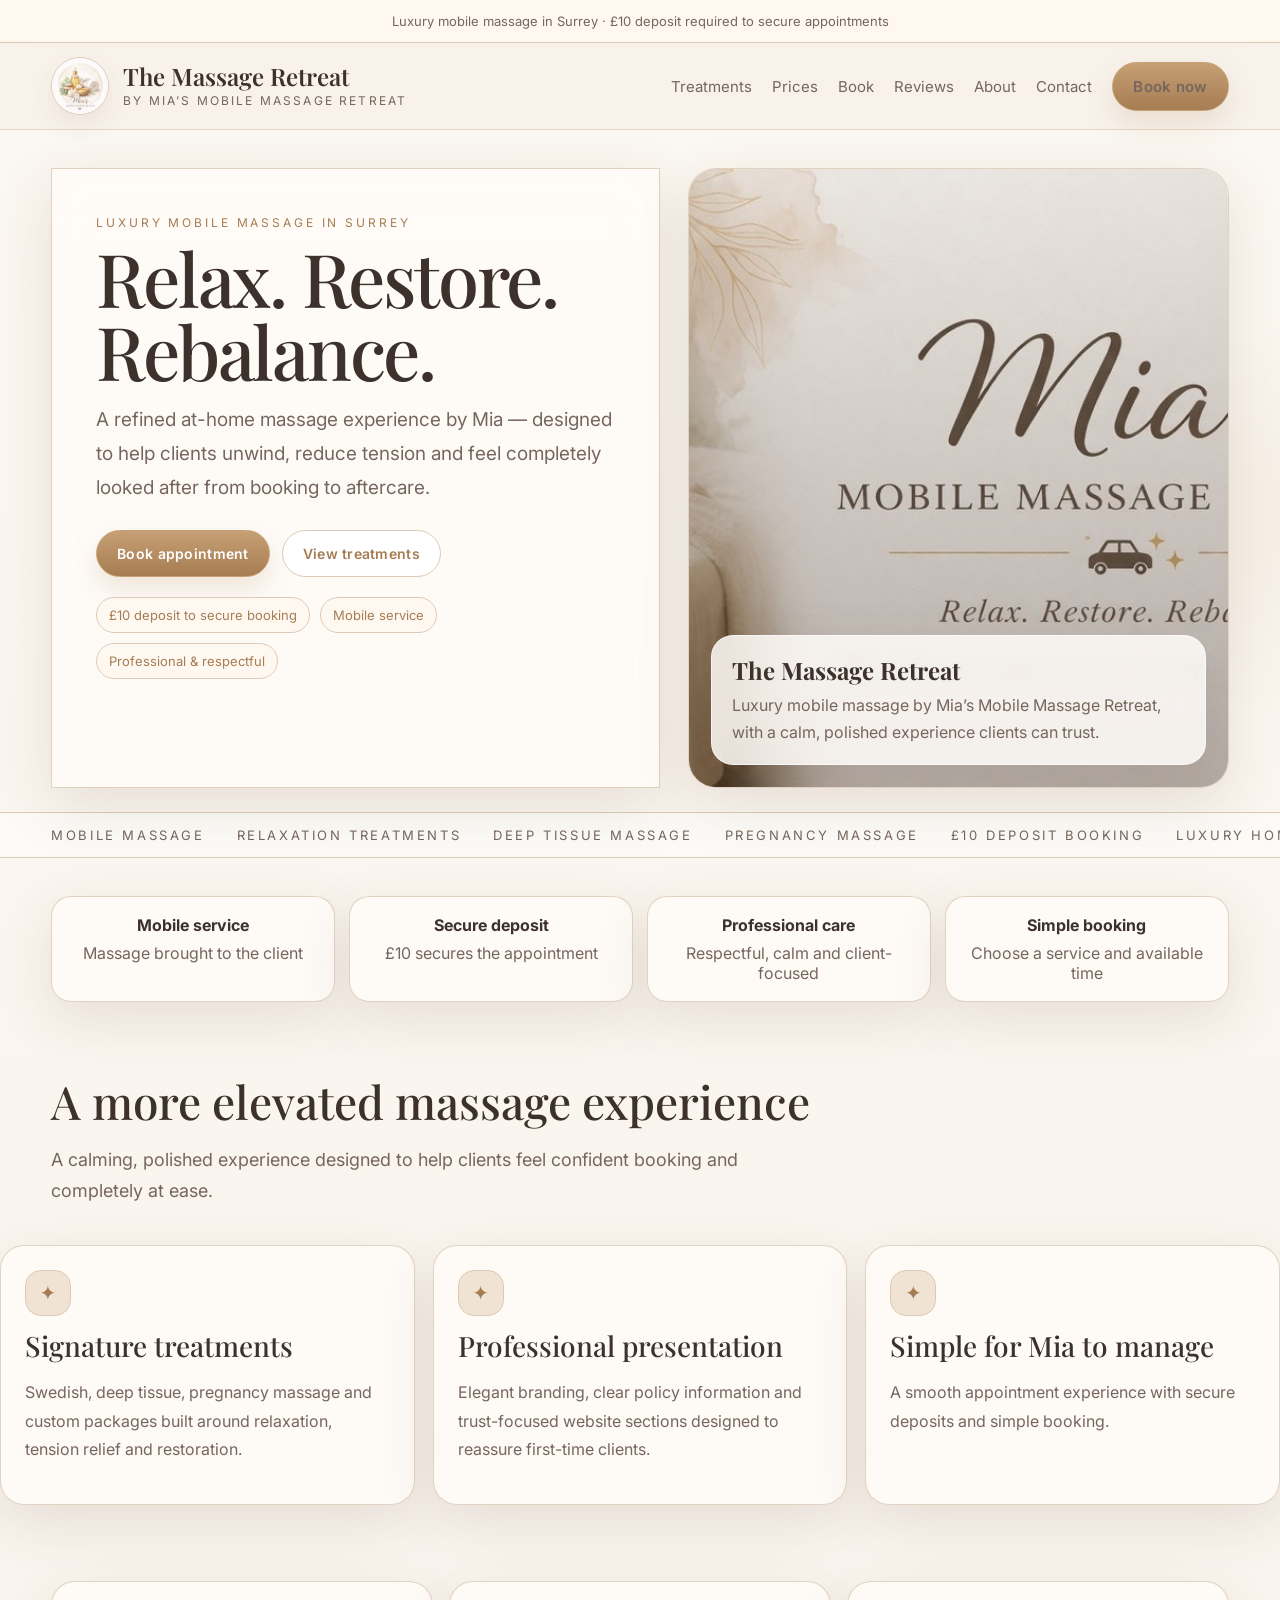
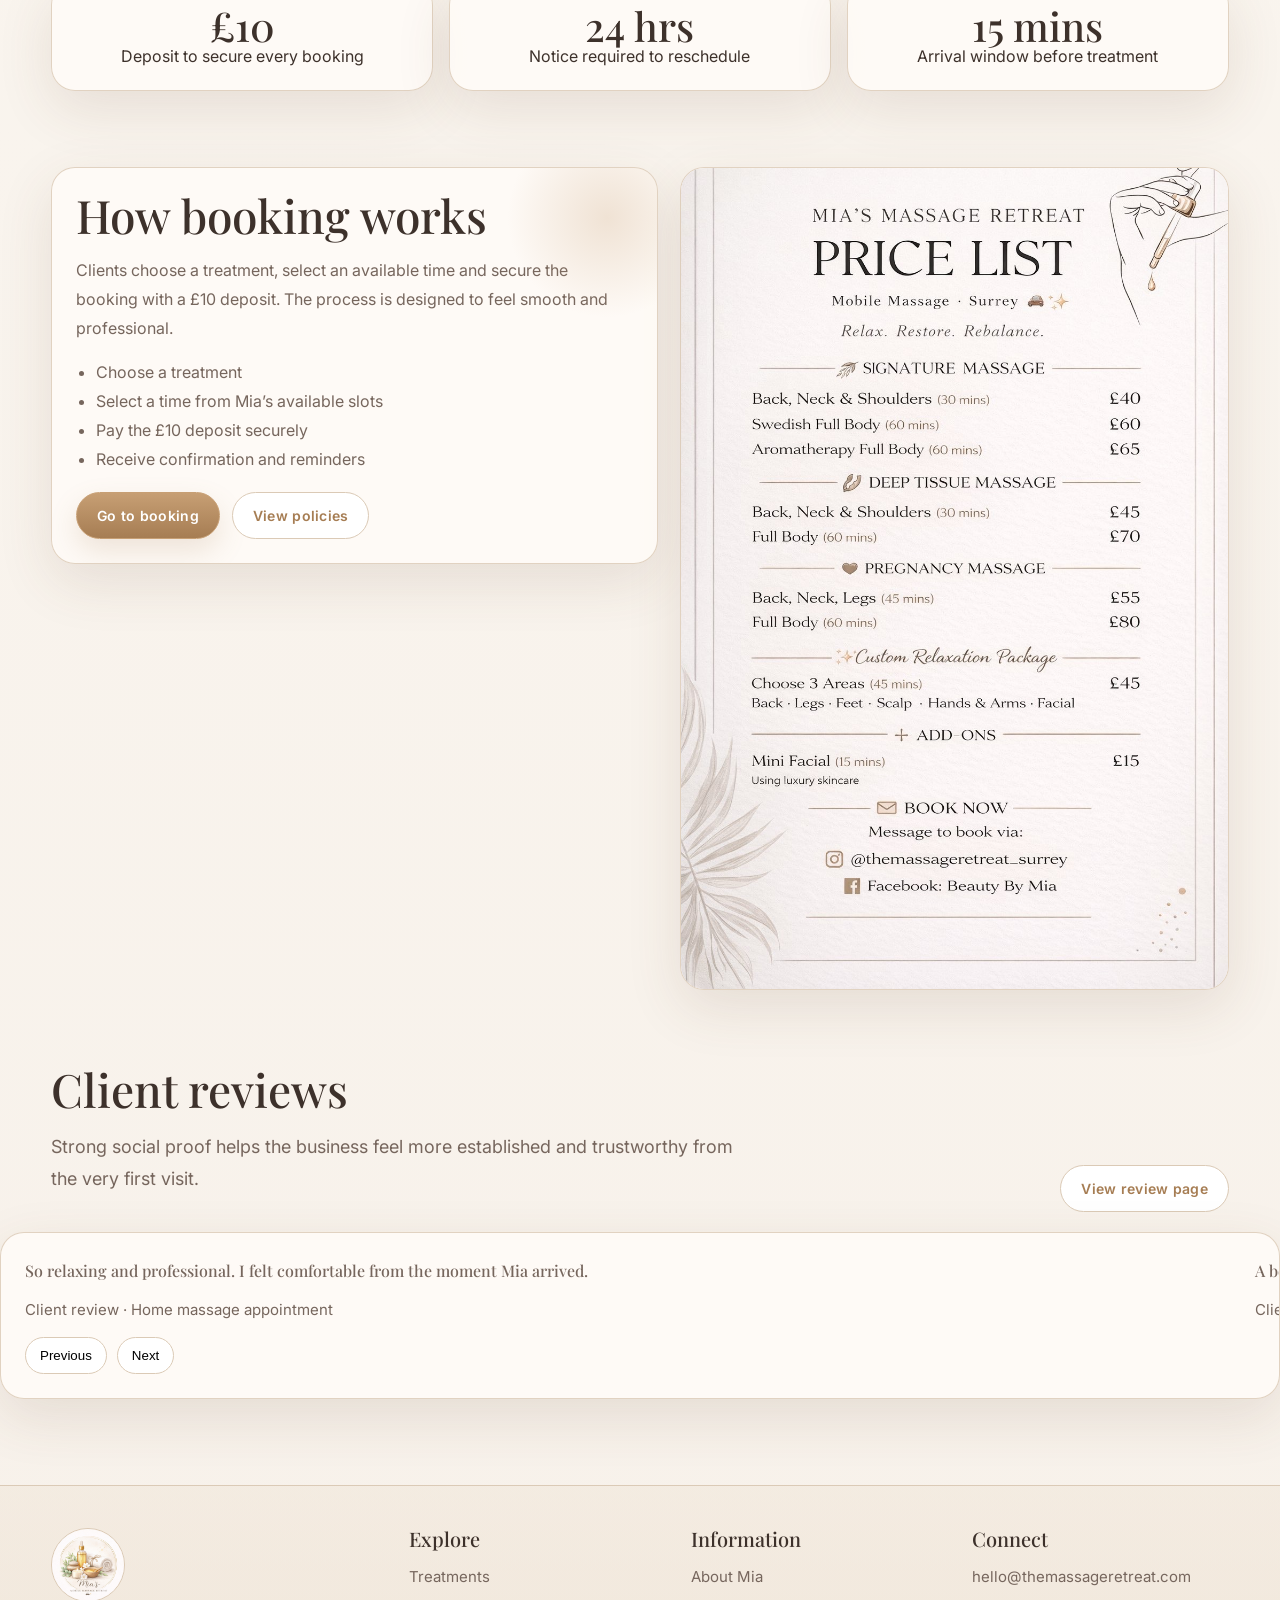
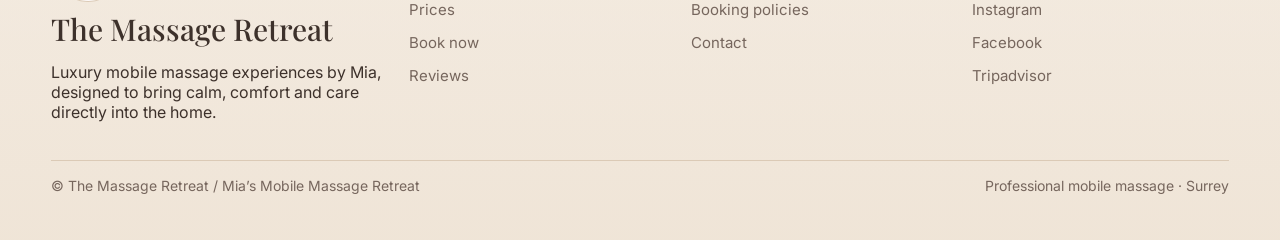
==== commit 72b1cc58: "Add files via upload" ====
--- a/index.html
+++ b/index.html
@@ -88,13 +88,13 @@
     <div class="container section-head">
       <div>
         <h2 class="section-title">A more elevated massage experience</h2>
-        <p class="section-copy">The website is built to feel premium and reassuring, while keeping the booking journey clear and simple for real clients.</p>
+        <p class="section-copy">A calming, polished experience designed to help clients feel confident booking and completely at ease.</p>
       </div>
     </div>
     <div class="grid-3">
       <div class="card reveal"><div class="icon">✦</div><h3>Signature treatments</h3><p>Swedish, deep tissue, pregnancy massage and custom packages built around relaxation, tension relief and restoration.</p></div>
       <div class="card reveal"><div class="icon">✦</div><h3>Professional presentation</h3><p>Elegant branding, clear policy information and trust-focused website sections designed to reassure first-time clients.</p></div>
-      <div class="card reveal"><div class="icon">✦</div><h3>Simple for Mia to manage</h3><p>A streamlined booking flow with live availability and deposit-secured appointments keeps the business easier to run.</p></div>
+      <div class="card reveal"><div class="icon">✦</div><h3>Simple for Mia to manage</h3><p>A smooth appointment experience with secure deposits and simple booking.</p></div>
     </div>
   </section>
   <section class="section">
--- a/assets/styles.css
+++ b/assets/styles.css
@@ -0,0 +1,109 @@
+
+:root{
+  --bg:#f7f1ea; --card:rgba(255,252,248,.82); --text:#3d312b; --muted:#76665d;
+  --line:#dbcab6; --accent:#c79f74; --accent-deep:#a67d53; --accent-soft:#f1e3d3;
+  --shadow:0 18px 55px rgba(96,68,43,.12); --shadow-soft:0 10px 24px rgba(96,68,43,.08);
+  --radius:28px;
+}
+*{box-sizing:border-box}
+html{scroll-behavior:smooth}
+body{
+  margin:0;font-family:Inter,ui-sans-serif,system-ui,-apple-system,BlinkMacSystemFont,"Segoe UI",sans-serif;color:var(--text);
+  background:
+    radial-gradient(900px 520px at -10% -10%, rgba(199,159,116,.18), transparent 45%),
+    radial-gradient(900px 520px at 110% 15%, rgba(199,159,116,.12), transparent 42%),
+    linear-gradient(180deg,#fbf7f1 0%, #f7f1ea 100%);
+}
+img{max-width:100%;display:block}
+a{text-decoration:none;color:inherit}
+.container{width:min(1200px,92vw);margin:0 auto}
+.glass{background:var(--card);backdrop-filter:blur(18px);border:1px solid rgba(219,202,182,.86);box-shadow:var(--shadow)}
+.topbar{background:#fff8f1;border-bottom:1px solid var(--line);color:var(--muted);font-size:13px}
+.topbar-inner{min-height:42px;display:flex;align-items:center;justify-content:center;text-align:center;padding:8px 0}
+.site-header{position:sticky;top:0;z-index:50;background:rgba(247,241,234,.82);backdrop-filter:blur(14px);border-bottom:1px solid rgba(219,202,182,.7)}
+.nav{min-height:86px;display:flex;align-items:center;justify-content:space-between;gap:20px}
+.brand{display:flex;align-items:center;gap:14px;min-width:0}
+.brand img{width:58px;height:58px;border-radius:50%;object-fit:cover;border:1px solid var(--line);box-shadow:var(--shadow-soft)}
+.brand h2{margin:0;font:600 24px/1.05 "Playfair Display",Georgia,serif}
+.brand p{margin:4px 0 0;color:var(--muted);font-size:12px;letter-spacing:.18em;text-transform:uppercase}
+.nav-links{display:flex;align-items:center;gap:20px;flex-wrap:wrap}
+.nav-links a{color:var(--muted);font-size:15px}
+.nav-links a:hover{color:var(--text)}
+.btn{display:inline-flex;align-items:center;justify-content:center;gap:10px;padding:14px 20px;border-radius:999px;border:1px solid var(--accent);background:linear-gradient(180deg,var(--accent),var(--accent-deep));color:white;box-shadow:0 12px 28px rgba(166,125,83,.18);font-size:14px;font-weight:600;letter-spacing:.02em;transition:transform .18s ease, box-shadow .18s ease}
+.btn:hover{transform:translateY(-1px);box-shadow:0 16px 34px rgba(166,125,83,.22)}
+.btn.secondary{background:white;color:var(--accent-deep);border-color:var(--line);box-shadow:none}
+.mobile-menu-btn{display:none;border:1px solid var(--line);background:white;border-radius:14px;padding:10px 12px;color:var(--text)}
+.mobile-panel{display:none;padding-bottom:18px}
+.mobile-panel a{display:block;padding:12px 0;border-top:1px solid var(--line);color:var(--muted)}
+.section{padding:38px 0}
+.hero{padding:38px 0 24px}
+.hero-grid{display:grid;grid-template-columns:1.06fr .94fr;gap:28px;align-items:stretch}
+.hero-copy{padding:46px 44px}
+.eyebrow{color:var(--accent-deep);font-size:12px;letter-spacing:.24em;text-transform:uppercase;margin-bottom:12px}
+h1{margin:0 0 16px;font:500 clamp(44px,6vw,74px)/.98 "Playfair Display",Georgia,serif;letter-spacing:-.03em}
+.lead{font-size:19px;line-height:1.8;color:var(--muted);margin:0 0 24px}
+.hero-actions{display:flex;gap:12px;flex-wrap:wrap}
+.inline-tags{display:flex;gap:10px;flex-wrap:wrap;margin-top:20px}
+.tag{display:inline-flex;align-items:center;padding:9px 12px;border-radius:999px;border:1px solid var(--line);background:#fff8f1;color:var(--accent-deep);font-size:13px}
+.hero-visual{min-height:620px;overflow:hidden;border-radius:var(--radius);position:relative}
+.hero-visual img{width:100%;height:100%;object-fit:cover}
+.hero-overlay{position:absolute;inset:0;background:linear-gradient(180deg, rgba(61,49,43,.05), rgba(61,49,43,.32))}
+.floating-card{position:absolute;right:22px;bottom:22px;left:22px;border-radius:22px;padding:18px 20px;background:rgba(255,252,248,.85);backdrop-filter:blur(12px);border:1px solid rgba(255,255,255,.6);box-shadow:var(--shadow)}
+.floating-card strong{display:block;margin-bottom:6px;font-family:"Playfair Display",Georgia,serif;font-size:24px}
+.marquee-wrap{border-top:1px solid var(--line);border-bottom:1px solid var(--line);background:rgba(255,255,255,.55);overflow:hidden}
+.marquee{display:flex;gap:32px;white-space:nowrap;padding:14px 0;animation:scroll 18s linear infinite;color:var(--muted);font-size:13px;text-transform:uppercase;letter-spacing:.2em}
+@keyframes scroll{from{transform:translateX(0)}to{transform:translateX(-50%)}}
+.section-head{display:flex;justify-content:space-between;gap:18px;align-items:end;margin-bottom:20px;flex-wrap:wrap}
+.section-title{margin:0;font:500 clamp(32px,4vw,46px)/1.04 "Playfair Display",Georgia,serif}
+.section-copy{color:var(--muted);font-size:18px;line-height:1.75;max-width:64ch}
+.grid-3,.grid-2,.grid-4{display:grid;gap:18px}
+.grid-3{grid-template-columns:repeat(3,1fr)} .grid-2{grid-template-columns:repeat(2,1fr)} .grid-4{grid-template-columns:repeat(4,1fr)}
+.card{border-radius:24px;padding:24px;background:var(--card);border:1px solid rgba(219,202,182,.82);box-shadow:var(--shadow)}
+.card h3{margin:0 0 10px;font:500 28px/1.14 "Playfair Display",Georgia,serif}
+.card h4{margin:0 0 10px;font:500 22px/1.14 "Playfair Display",Georgia,serif}
+.card p,.card li{color:var(--muted);font-size:16px;line-height:1.8}
+.card ul{margin:10px 0 0;padding-left:20px}
+.icon{width:46px;height:46px;border-radius:16px;border:1px solid var(--line);background:var(--accent-soft);display:grid;place-items:center;color:var(--accent-deep);font-size:20px;margin-bottom:14px}
+.image-card{padding:0;overflow:hidden}
+.image-card img{width:100%;height:100%;object-fit:cover}
+.stat-row{display:grid;grid-template-columns:repeat(3,1fr);gap:16px}
+.stat{text-align:center;padding:24px}
+.stat strong{display:block;font:500 40px/1 "Playfair Display",Georgia,serif}
+.booking-layout{display:grid;grid-template-columns:1.05fr .95fr;gap:22px;align-items:start}
+.note{background:#fff7ef;border:1px solid var(--line);border-radius:18px;padding:16px 18px;color:var(--muted);font-size:15px;line-height:1.75}
+.booking-shell{min-height:620px;padding:0;overflow:hidden}
+.booking-placeholder{padding:28px}
+.review-slider{position:relative;overflow:hidden}
+.review-track{display:flex;transition:transform .45s ease}
+.review-slide{min-width:100%}
+.review-quote{font:500 28px/1.4 "Playfair Display",Georgia,serif;color:var(--text);margin:0 0 14px}
+.review-meta{color:var(--muted);font-size:15px}
+.review-controls{display:flex;gap:10px;margin-top:18px}
+.review-btn{border:1px solid var(--line);background:white;border-radius:999px;padding:10px 14px;cursor:pointer}
+.callout{position:relative;overflow:hidden}
+.callout:before{content:"";position:absolute;right:-60px;top:-60px;width:220px;height:220px;border-radius:50%;background:radial-gradient(circle, rgba(199,159,116,.26), transparent 64%)}
+.footer{margin-top:48px;padding:42px 0 46px;border-top:1px solid var(--line);background:linear-gradient(180deg, rgba(239,228,214,.45), rgba(239,228,214,.95))}
+.footer-grid{display:grid;grid-template-columns:1.3fr 1fr 1fr 1fr;gap:24px}
+.footer-brand img{width:74px;height:74px;border-radius:50%;border:1px solid var(--line)}
+.footer-brand h3{margin:12px 0 10px;font:500 30px/1.05 "Playfair Display",Georgia,serif}
+.footer-col h4{margin:0 0 12px;font:500 20px/1.12 "Playfair Display",Georgia,serif}
+.footer-col a,.footer-col p{display:block;color:var(--muted);font-size:15px;line-height:1.8;margin:0 0 6px}
+.footer-bottom{margin-top:22px;padding-top:16px;border-top:1px solid var(--line);display:flex;justify-content:space-between;gap:14px;flex-wrap:wrap;color:var(--muted);font-size:14px}
+.page-hero{padding:34px 0 12px}
+.page-hero .card{padding:34px}
+.form-grid{display:grid;gap:14px}
+.input, textarea, select{width:100%;padding:15px 16px;border-radius:16px;border:1px solid var(--line);background:white;color:var(--text);font:inherit}
+textarea{min-height:160px;resize:vertical}
+.hidden{display:none!important}
+.reveal{opacity:0;transform:translateY(18px);transition:opacity .6s ease, transform .6s ease}
+.reveal.in{opacity:1;transform:none}
+.trust-strip{display:grid;grid-template-columns:repeat(4,1fr);gap:14px}
+.trust-item{text-align:center;padding:18px 16px;border-radius:20px}
+@media (max-width: 1000px){
+  .hero-grid,.booking-layout,.grid-3,.grid-2,.grid-4,.footer-grid,.trust-strip,.stat-row{grid-template-columns:1fr}
+  .hero-visual{min-height:360px}
+  .nav-links{display:none}
+  .mobile-menu-btn{display:block}
+  .mobile-panel.open{display:block}
+  h1{font-size:46px}
+}
